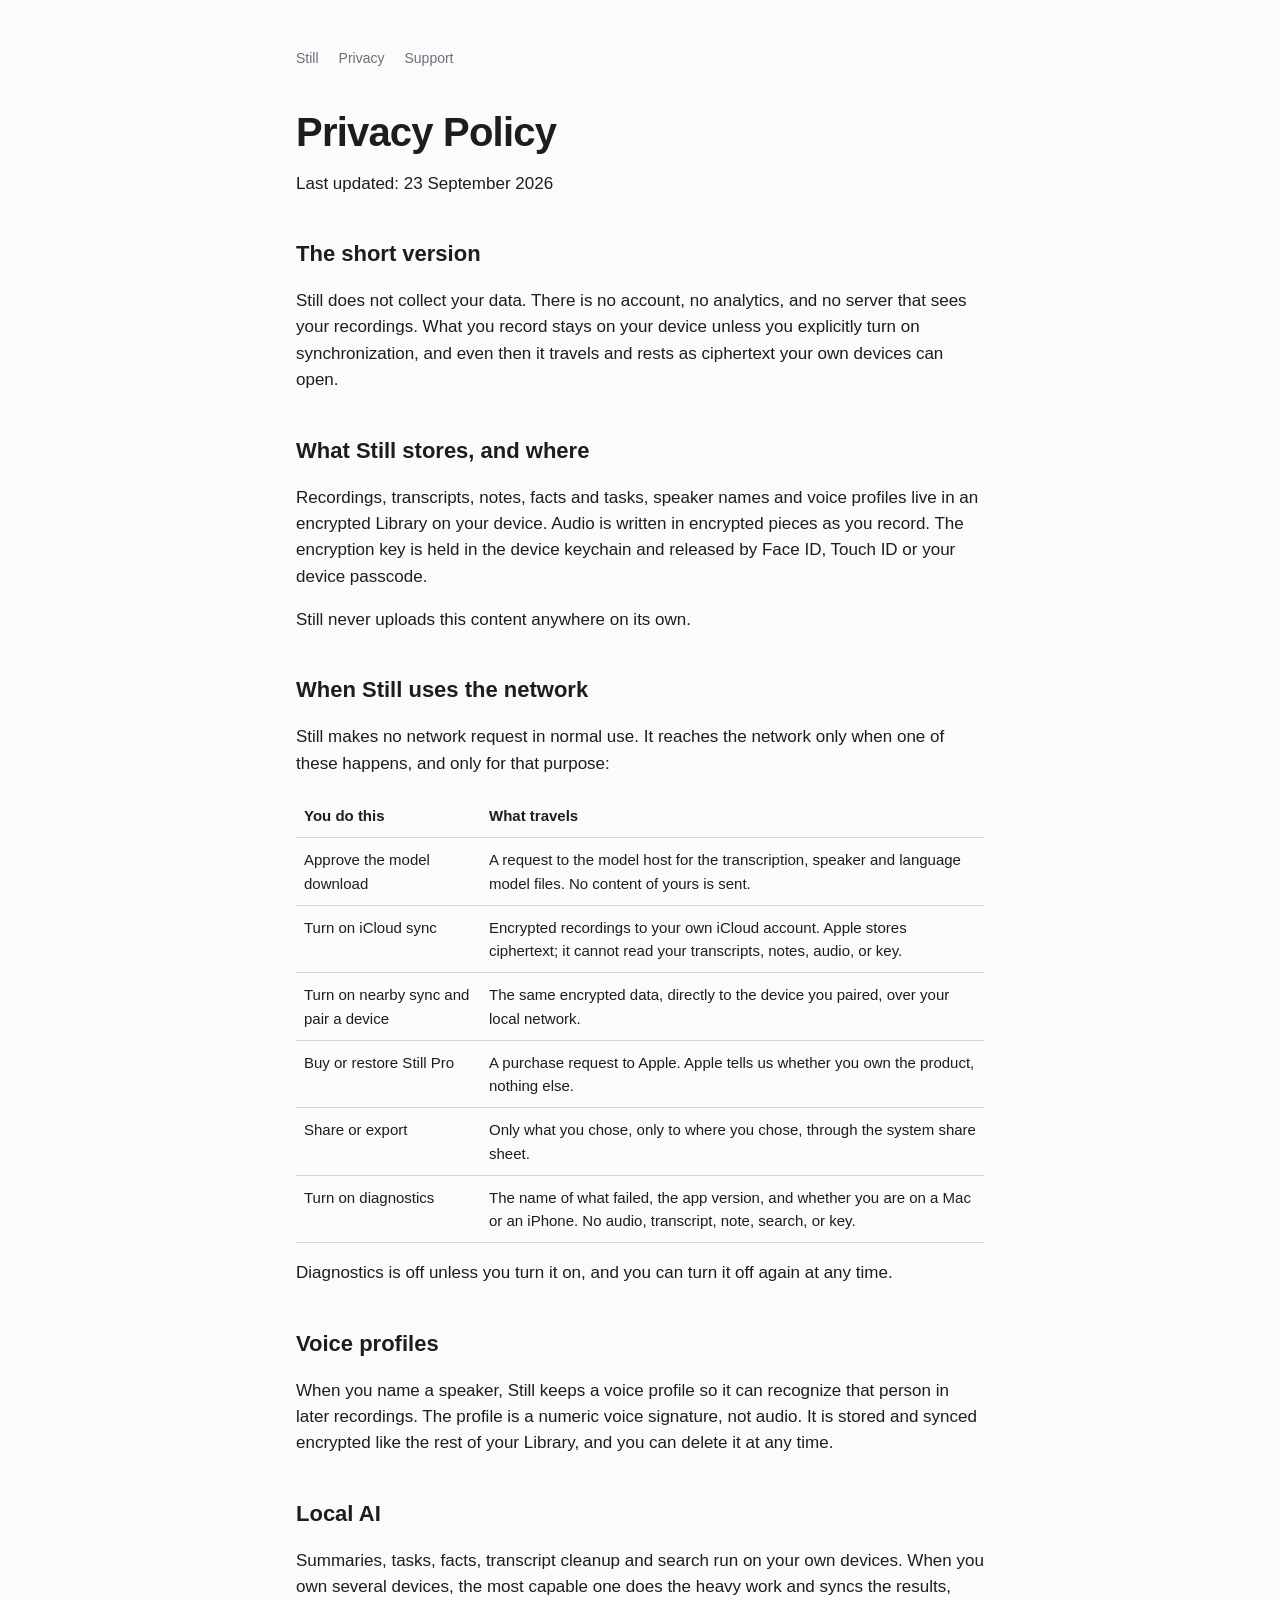
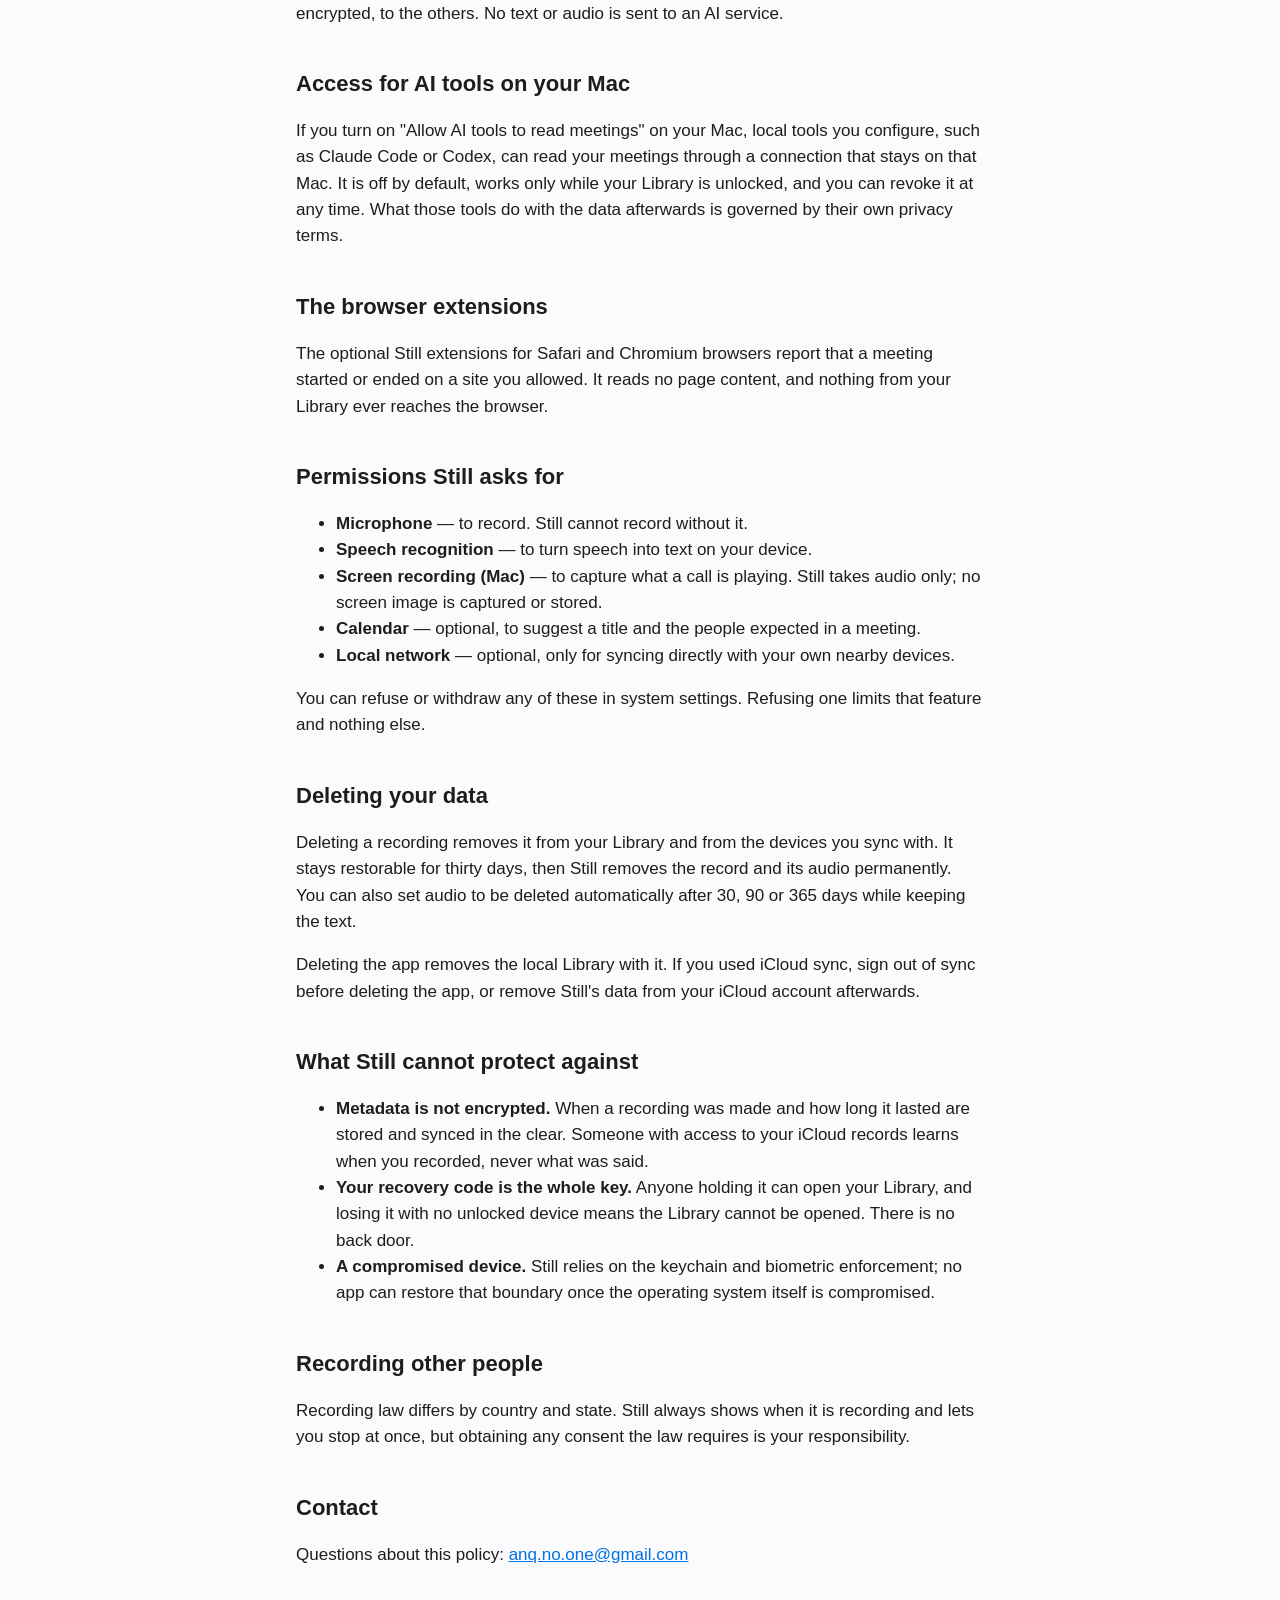
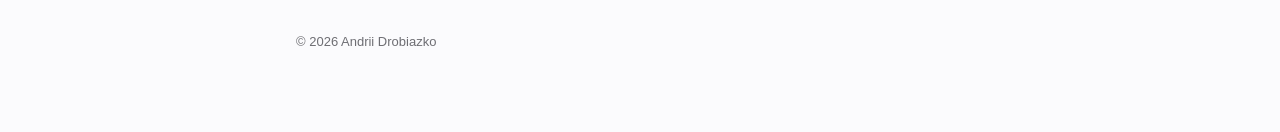
==== privacy/index.html @ f784f5b0 "Add Still website, privacy policy and support pages" ====
<!doctype html><html lang="en"><head><meta charset="utf-8"><meta name="viewport" content="width=device-width,initial-scale=1"><title>Still Privacy Policy</title><meta name="description" content="How Still handles your recordings: on device, encrypted, no account."><link rel="stylesheet" href="../style.css"></head><body><main><nav><a href="../">Still</a><a href="../privacy/">Privacy</a><a href="../support/">Support</a></nav>
<h1>Privacy Policy</h1>
<p>Last updated: 23 September 2026</p>
<h2>The short version</h2>
<p>Still does not collect your data. There is no account, no analytics, and no server that sees your
recordings. What you record stays on your device unless you explicitly turn on synchronization,
and even then it travels and rests as ciphertext your own devices can open.</p>
<h2>What Still stores, and where</h2>
<p>Recordings, transcripts, notes, facts and tasks, speaker names and voice profiles live in an encrypted Library on your device.
Audio is written in encrypted pieces as you record. The encryption key is held in the device
keychain and released by Face ID, Touch ID or your device passcode.</p>
<p>Still never uploads this content anywhere on its own.</p>
<h2>When Still uses the network</h2>
<p>Still makes no network request in normal use. It reaches the network only when one of these
happens, and only for that purpose:</p>
<table>
<thead>
<tr>
<th>You do this</th>
<th>What travels</th>
</tr>
</thead>
<tbody>
<tr>
<td>Approve the model download</td>
<td>A request to the model host for the transcription, speaker and language model files. No content of yours is sent.</td>
</tr>
<tr>
<td>Turn on iCloud sync</td>
<td>Encrypted recordings to your own iCloud account. Apple stores ciphertext; it cannot read your transcripts, notes, audio, or key.</td>
</tr>
<tr>
<td>Turn on nearby sync and pair a device</td>
<td>The same encrypted data, directly to the device you paired, over your local network.</td>
</tr>
<tr>
<td>Buy or restore Still Pro</td>
<td>A purchase request to Apple. Apple tells us whether you own the product, nothing else.</td>
</tr>
<tr>
<td>Share or export</td>
<td>Only what you chose, only to where you chose, through the system share sheet.</td>
</tr>
<tr>
<td>Turn on diagnostics</td>
<td>The name of what failed, the app version, and whether you are on a Mac or an iPhone. No audio, transcript, note, search, or key.</td>
</tr>
</tbody>
</table>
<p>Diagnostics is off unless you turn it on, and you can turn it off again at any time.</p>
<h2>Voice profiles</h2>
<p>When you name a speaker, Still keeps a voice profile so it can recognize that person in later
recordings. The profile is a numeric voice signature, not audio. It is stored and synced encrypted
like the rest of your Library, and you can delete it at any time.</p>
<h2>Local AI</h2>
<p>Summaries, tasks, facts, transcript cleanup and search run on your own devices. When you own several
devices, the most capable one does the heavy work and syncs the results, encrypted, to the others.
No text or audio is sent to an AI service.</p>
<h2>Access for AI tools on your Mac</h2>
<p>If you turn on "Allow AI tools to read meetings" on your Mac, local tools you configure, such as
Claude Code or Codex, can read your meetings through a connection that stays on that Mac. It is off
by default, works only while your Library is unlocked, and you can revoke it at any time. What
those tools do with the data afterwards is governed by their own privacy terms.</p>
<h2>The browser extensions</h2>
<p>The optional Still extensions for Safari and Chromium browsers report that a meeting started or ended on a site you allowed. It
reads no page content, and nothing from your Library ever reaches the browser.</p>
<h2>Permissions Still asks for</h2>
<ul>
<li><strong>Microphone</strong> — to record. Still cannot record without it.</li>
<li><strong>Speech recognition</strong> — to turn speech into text on your device.</li>
<li><strong>Screen recording (Mac)</strong> — to capture what a call is playing. Still takes audio only; no
  screen image is captured or stored.</li>
<li><strong>Calendar</strong> — optional, to suggest a title and the people expected in a meeting.</li>
<li><strong>Local network</strong> — optional, only for syncing directly with your own nearby devices.</li>
</ul>
<p>You can refuse or withdraw any of these in system settings. Refusing one limits that feature and
nothing else.</p>
<h2>Deleting your data</h2>
<p>Deleting a recording removes it from your Library and from the devices you sync with. It stays
restorable for thirty days, then Still removes the record and its audio permanently. You can also
set audio to be deleted automatically after 30, 90 or 365 days while keeping the text.</p>
<p>Deleting the app removes the local Library with it. If you used iCloud sync, sign out of sync
before deleting the app, or remove Still's data from your iCloud account afterwards.</p>
<h2>What Still cannot protect against</h2>
<ul>
<li><strong>Metadata is not encrypted.</strong> When a recording was made and how long it lasted are stored and
  synced in the clear. Someone with access to your iCloud records learns when you recorded, never
  what was said.</li>
<li><strong>Your recovery code is the whole key.</strong> Anyone holding it can open your Library, and losing it
  with no unlocked device means the Library cannot be opened. There is no back door.</li>
<li><strong>A compromised device.</strong> Still relies on the keychain and biometric enforcement; no app can
  restore that boundary once the operating system itself is compromised.</li>
</ul>
<h2>Recording other people</h2>
<p>Recording law differs by country and state. Still always shows when it is recording and lets you
stop at once, but obtaining any consent the law requires is your responsibility.</p>
<h2>Contact</h2>
<p>Questions about this policy: <a href="mailto:anq.no.one@gmail.com">anq.no.one@gmail.com</a></p><footer>© 2026 Andrii Drobiazko</footer></main></body></html>
---- style.css ----
:root{--bg:#fbfbfd;--fg:#1d1d1f;--muted:#6e6e73;--line:#d2d2d7;--accent:#0071e3}
@media (prefers-color-scheme:dark){:root{--bg:#000;--fg:#f5f5f7;--muted:#a1a1a6;--line:#424245;--accent:#2997ff}}
*{box-sizing:border-box}
body{margin:0;background:var(--bg);color:var(--fg);font:17px/1.55 -apple-system,BlinkMacSystemFont,"SF Pro Text","Helvetica Neue",sans-serif}
main{max-width:720px;margin:0 auto;padding:48px 16px 80px}
nav{display:flex;gap:20px;font-size:14px;margin-bottom:40px}
nav a{color:var(--muted);text-decoration:none}nav a:hover{color:var(--fg)}
h1{font-size:40px;line-height:1.1;margin:0 0 12px;letter-spacing:-.02em}
h2{font-size:22px;margin:40px 0 8px}
p,li{color:var(--fg)}.lead{font-size:21px;color:var(--muted)}
a{color:var(--accent)}
table{width:100%;border-collapse:collapse;font-size:15px;margin:12px 0}
th,td{text-align:left;vertical-align:top;padding:10px 8px;border-bottom:1px solid var(--line)}
.small{font-size:14px;color:var(--muted)}
footer{margin-top:64px;font-size:13px;color:var(--muted)}
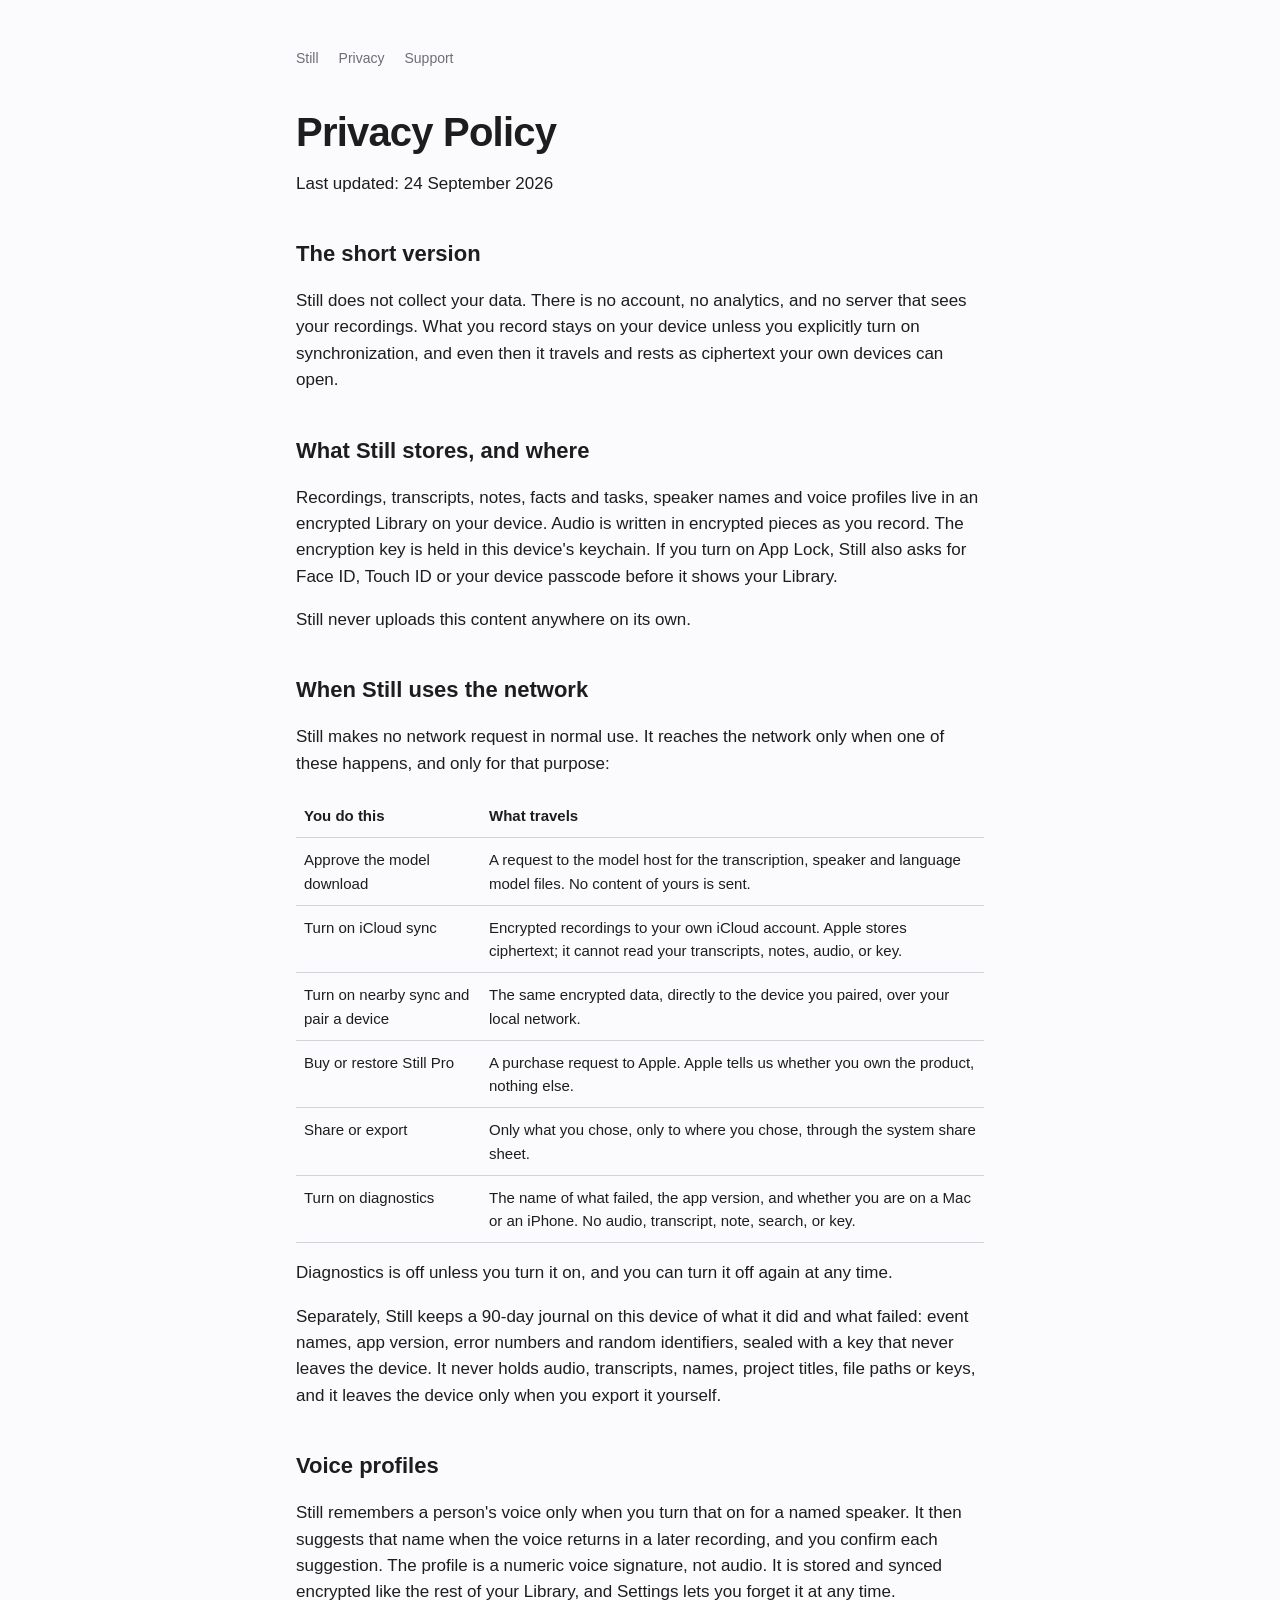
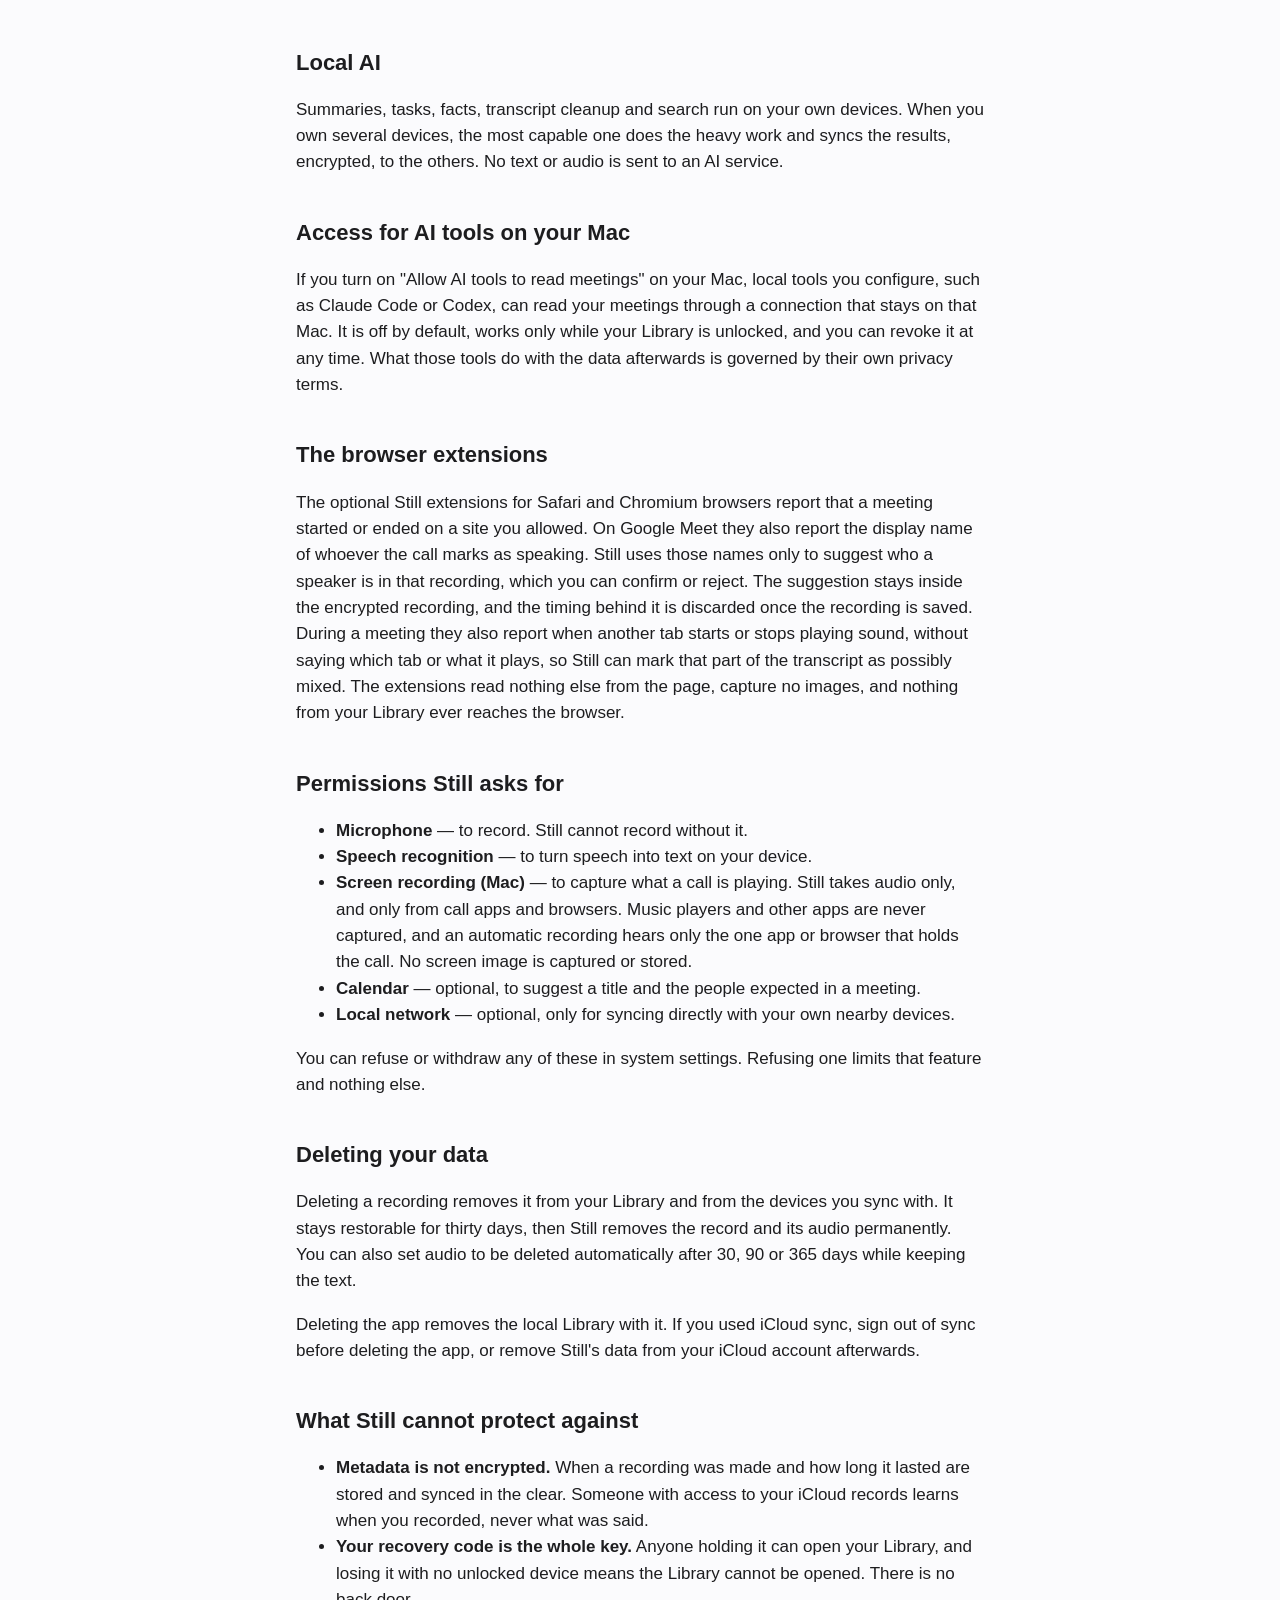
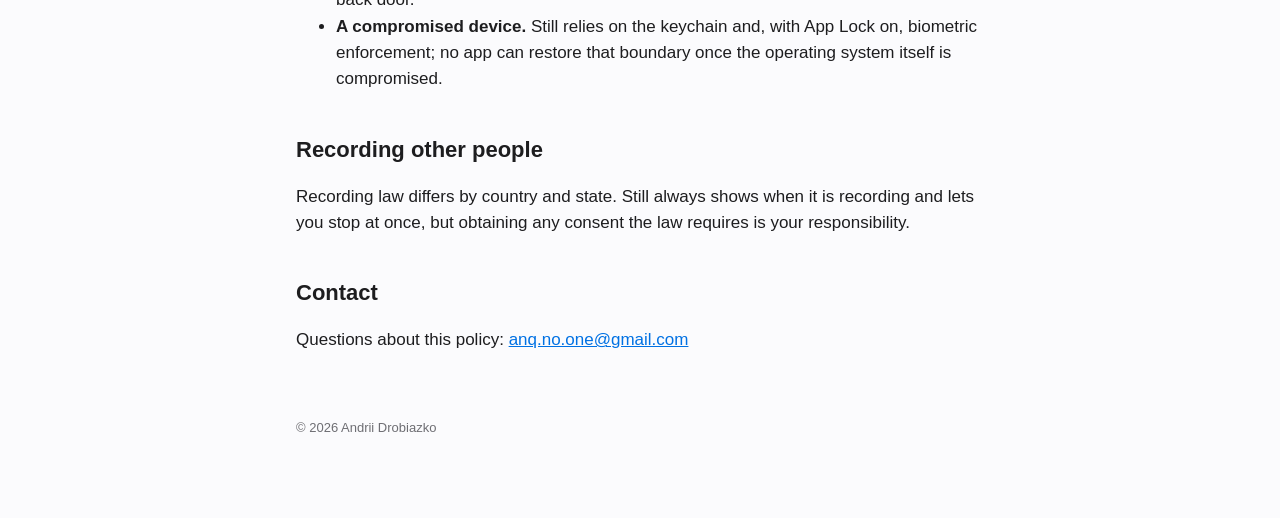
==== commit 8bd2f5b4: "Update the privacy policy: optional app lock, local journal, voice consent, browser signals" ====
--- a/privacy/index.html
+++ b/privacy/index.html
@@ -1,98 +1,33 @@
 <!doctype html><html lang="en"><head><meta charset="utf-8"><meta name="viewport" content="width=device-width,initial-scale=1"><title>Still Privacy Policy</title><meta name="description" content="How Still handles your recordings: on device, encrypted, no account."><link rel="stylesheet" href="../style.css"></head><body><main><nav><a href="../">Still</a><a href="../privacy/">Privacy</a><a href="../support/">Support</a></nav>
 <h1>Privacy Policy</h1>
-<p>Last updated: 23 September 2026</p>
+<p>Last updated: 24 September 2026</p>
 <h2>The short version</h2>
-<p>Still does not collect your data. There is no account, no analytics, and no server that sees your
-recordings. What you record stays on your device unless you explicitly turn on synchronization,
-and even then it travels and rests as ciphertext your own devices can open.</p>
+<p>Still does not collect your data. There is no account, no analytics, and no server that sees your recordings. What you record stays on your device unless you explicitly turn on synchronization, and even then it travels and rests as ciphertext your own devices can open.</p>
 <h2>What Still stores, and where</h2>
-<p>Recordings, transcripts, notes, facts and tasks, speaker names and voice profiles live in an encrypted Library on your device.
-Audio is written in encrypted pieces as you record. The encryption key is held in the device
-keychain and released by Face ID, Touch ID or your device passcode.</p>
+<p>Recordings, transcripts, notes, facts and tasks, speaker names and voice profiles live in an encrypted Library on your device. Audio is written in encrypted pieces as you record. The encryption key is held in this device's keychain. If you turn on App Lock, Still also asks for Face ID, Touch ID or your device passcode before it shows your Library.</p>
 <p>Still never uploads this content anywhere on its own.</p>
 <h2>When Still uses the network</h2>
-<p>Still makes no network request in normal use. It reaches the network only when one of these
-happens, and only for that purpose:</p>
-<table>
-<thead>
-<tr>
-<th>You do this</th>
-<th>What travels</th>
-</tr>
-</thead>
-<tbody>
-<tr>
-<td>Approve the model download</td>
-<td>A request to the model host for the transcription, speaker and language model files. No content of yours is sent.</td>
-</tr>
-<tr>
-<td>Turn on iCloud sync</td>
-<td>Encrypted recordings to your own iCloud account. Apple stores ciphertext; it cannot read your transcripts, notes, audio, or key.</td>
-</tr>
-<tr>
-<td>Turn on nearby sync and pair a device</td>
-<td>The same encrypted data, directly to the device you paired, over your local network.</td>
-</tr>
-<tr>
-<td>Buy or restore Still Pro</td>
-<td>A purchase request to Apple. Apple tells us whether you own the product, nothing else.</td>
-</tr>
-<tr>
-<td>Share or export</td>
-<td>Only what you chose, only to where you chose, through the system share sheet.</td>
-</tr>
-<tr>
-<td>Turn on diagnostics</td>
-<td>The name of what failed, the app version, and whether you are on a Mac or an iPhone. No audio, transcript, note, search, or key.</td>
-</tr>
-</tbody>
-</table>
+<p>Still makes no network request in normal use. It reaches the network only when one of these happens, and only for that purpose:</p>
+<table><thead><tr><th>You do this</th><th>What travels</th></tr></thead><tbody><tr><td>Approve the model download</td><td>A request to the model host for the transcription, speaker and language model files. No content of yours is sent.</td></tr><tr><td>Turn on iCloud sync</td><td>Encrypted recordings to your own iCloud account. Apple stores ciphertext; it cannot read your transcripts, notes, audio, or key.</td></tr><tr><td>Turn on nearby sync and pair a device</td><td>The same encrypted data, directly to the device you paired, over your local network.</td></tr><tr><td>Buy or restore Still Pro</td><td>A purchase request to Apple. Apple tells us whether you own the product, nothing else.</td></tr><tr><td>Share or export</td><td>Only what you chose, only to where you chose, through the system share sheet.</td></tr><tr><td>Turn on diagnostics</td><td>The name of what failed, the app version, and whether you are on a Mac or an iPhone. No audio, transcript, note, search, or key.</td></tr></tbody></table>
 <p>Diagnostics is off unless you turn it on, and you can turn it off again at any time.</p>
+<p>Separately, Still keeps a 90-day journal on this device of what it did and what failed: event names, app version, error numbers and random identifiers, sealed with a key that never leaves the device. It never holds audio, transcripts, names, project titles, file paths or keys, and it leaves the device only when you export it yourself.</p>
 <h2>Voice profiles</h2>
-<p>When you name a speaker, Still keeps a voice profile so it can recognize that person in later
-recordings. The profile is a numeric voice signature, not audio. It is stored and synced encrypted
-like the rest of your Library, and you can delete it at any time.</p>
+<p>Still remembers a person's voice only when you turn that on for a named speaker. It then suggests that name when the voice returns in a later recording, and you confirm each suggestion. The profile is a numeric voice signature, not audio. It is stored and synced encrypted like the rest of your Library, and Settings lets you forget it at any time.</p>
 <h2>Local AI</h2>
-<p>Summaries, tasks, facts, transcript cleanup and search run on your own devices. When you own several
-devices, the most capable one does the heavy work and syncs the results, encrypted, to the others.
-No text or audio is sent to an AI service.</p>
+<p>Summaries, tasks, facts, transcript cleanup and search run on your own devices. When you own several devices, the most capable one does the heavy work and syncs the results, encrypted, to the others. No text or audio is sent to an AI service.</p>
 <h2>Access for AI tools on your Mac</h2>
-<p>If you turn on "Allow AI tools to read meetings" on your Mac, local tools you configure, such as
-Claude Code or Codex, can read your meetings through a connection that stays on that Mac. It is off
-by default, works only while your Library is unlocked, and you can revoke it at any time. What
-those tools do with the data afterwards is governed by their own privacy terms.</p>
+<p>If you turn on "Allow AI tools to read meetings" on your Mac, local tools you configure, such as Claude Code or Codex, can read your meetings through a connection that stays on that Mac. It is off by default, works only while your Library is unlocked, and you can revoke it at any time. What those tools do with the data afterwards is governed by their own privacy terms.</p>
 <h2>The browser extensions</h2>
-<p>The optional Still extensions for Safari and Chromium browsers report that a meeting started or ended on a site you allowed. It
-reads no page content, and nothing from your Library ever reaches the browser.</p>
+<p>The optional Still extensions for Safari and Chromium browsers report that a meeting started or ended on a site you allowed. On Google Meet they also report the display name of whoever the call marks as speaking. Still uses those names only to suggest who a speaker is in that recording, which you can confirm or reject. The suggestion stays inside the encrypted recording, and the timing behind it is discarded once the recording is saved. During a meeting they also report when another tab starts or stops playing sound, without saying which tab or what it plays, so Still can mark that part of the transcript as possibly mixed. The extensions read nothing else from the page, capture no images, and nothing from your Library ever reaches the browser.</p>
 <h2>Permissions Still asks for</h2>
-<ul>
-<li><strong>Microphone</strong> — to record. Still cannot record without it.</li>
-<li><strong>Speech recognition</strong> — to turn speech into text on your device.</li>
-<li><strong>Screen recording (Mac)</strong> — to capture what a call is playing. Still takes audio only; no
-  screen image is captured or stored.</li>
-<li><strong>Calendar</strong> — optional, to suggest a title and the people expected in a meeting.</li>
-<li><strong>Local network</strong> — optional, only for syncing directly with your own nearby devices.</li>
-</ul>
-<p>You can refuse or withdraw any of these in system settings. Refusing one limits that feature and
-nothing else.</p>
+<ul><li><strong>Microphone</strong> — to record. Still cannot record without it.</li><li><strong>Speech recognition</strong> — to turn speech into text on your device.</li><li><strong>Screen recording (Mac)</strong> — to capture what a call is playing. Still takes audio only, and only from call apps and browsers. Music players and other apps are never captured, and an automatic recording hears only the one app or browser that holds the call. No screen image is captured or stored.</li><li><strong>Calendar</strong> — optional, to suggest a title and the people expected in a meeting.</li><li><strong>Local network</strong> — optional, only for syncing directly with your own nearby devices.</li></ul>
+<p>You can refuse or withdraw any of these in system settings. Refusing one limits that feature and nothing else.</p>
 <h2>Deleting your data</h2>
-<p>Deleting a recording removes it from your Library and from the devices you sync with. It stays
-restorable for thirty days, then Still removes the record and its audio permanently. You can also
-set audio to be deleted automatically after 30, 90 or 365 days while keeping the text.</p>
-<p>Deleting the app removes the local Library with it. If you used iCloud sync, sign out of sync
-before deleting the app, or remove Still's data from your iCloud account afterwards.</p>
+<p>Deleting a recording removes it from your Library and from the devices you sync with. It stays restorable for thirty days, then Still removes the record and its audio permanently. You can also set audio to be deleted automatically after 30, 90 or 365 days while keeping the text.</p>
+<p>Deleting the app removes the local Library with it. If you used iCloud sync, sign out of sync before deleting the app, or remove Still's data from your iCloud account afterwards.</p>
 <h2>What Still cannot protect against</h2>
-<ul>
-<li><strong>Metadata is not encrypted.</strong> When a recording was made and how long it lasted are stored and
-  synced in the clear. Someone with access to your iCloud records learns when you recorded, never
-  what was said.</li>
-<li><strong>Your recovery code is the whole key.</strong> Anyone holding it can open your Library, and losing it
-  with no unlocked device means the Library cannot be opened. There is no back door.</li>
-<li><strong>A compromised device.</strong> Still relies on the keychain and biometric enforcement; no app can
-  restore that boundary once the operating system itself is compromised.</li>
-</ul>
+<ul><li><strong>Metadata is not encrypted.</strong> When a recording was made and how long it lasted are stored and synced in the clear. Someone with access to your iCloud records learns when you recorded, never what was said.</li><li><strong>Your recovery code is the whole key.</strong> Anyone holding it can open your Library, and losing it with no unlocked device means the Library cannot be opened. There is no back door.</li><li><strong>A compromised device.</strong> Still relies on the keychain and, with App Lock on, biometric enforcement; no app can restore that boundary once the operating system itself is compromised.</li></ul>
 <h2>Recording other people</h2>
-<p>Recording law differs by country and state. Still always shows when it is recording and lets you
-stop at once, but obtaining any consent the law requires is your responsibility.</p>
+<p>Recording law differs by country and state. Still always shows when it is recording and lets you stop at once, but obtaining any consent the law requires is your responsibility.</p>
 <h2>Contact</h2>
 <p>Questions about this policy: <a href="mailto:anq.no.one@gmail.com">anq.no.one@gmail.com</a></p><footer>© 2026 Andrii Drobiazko</footer></main></body></html>
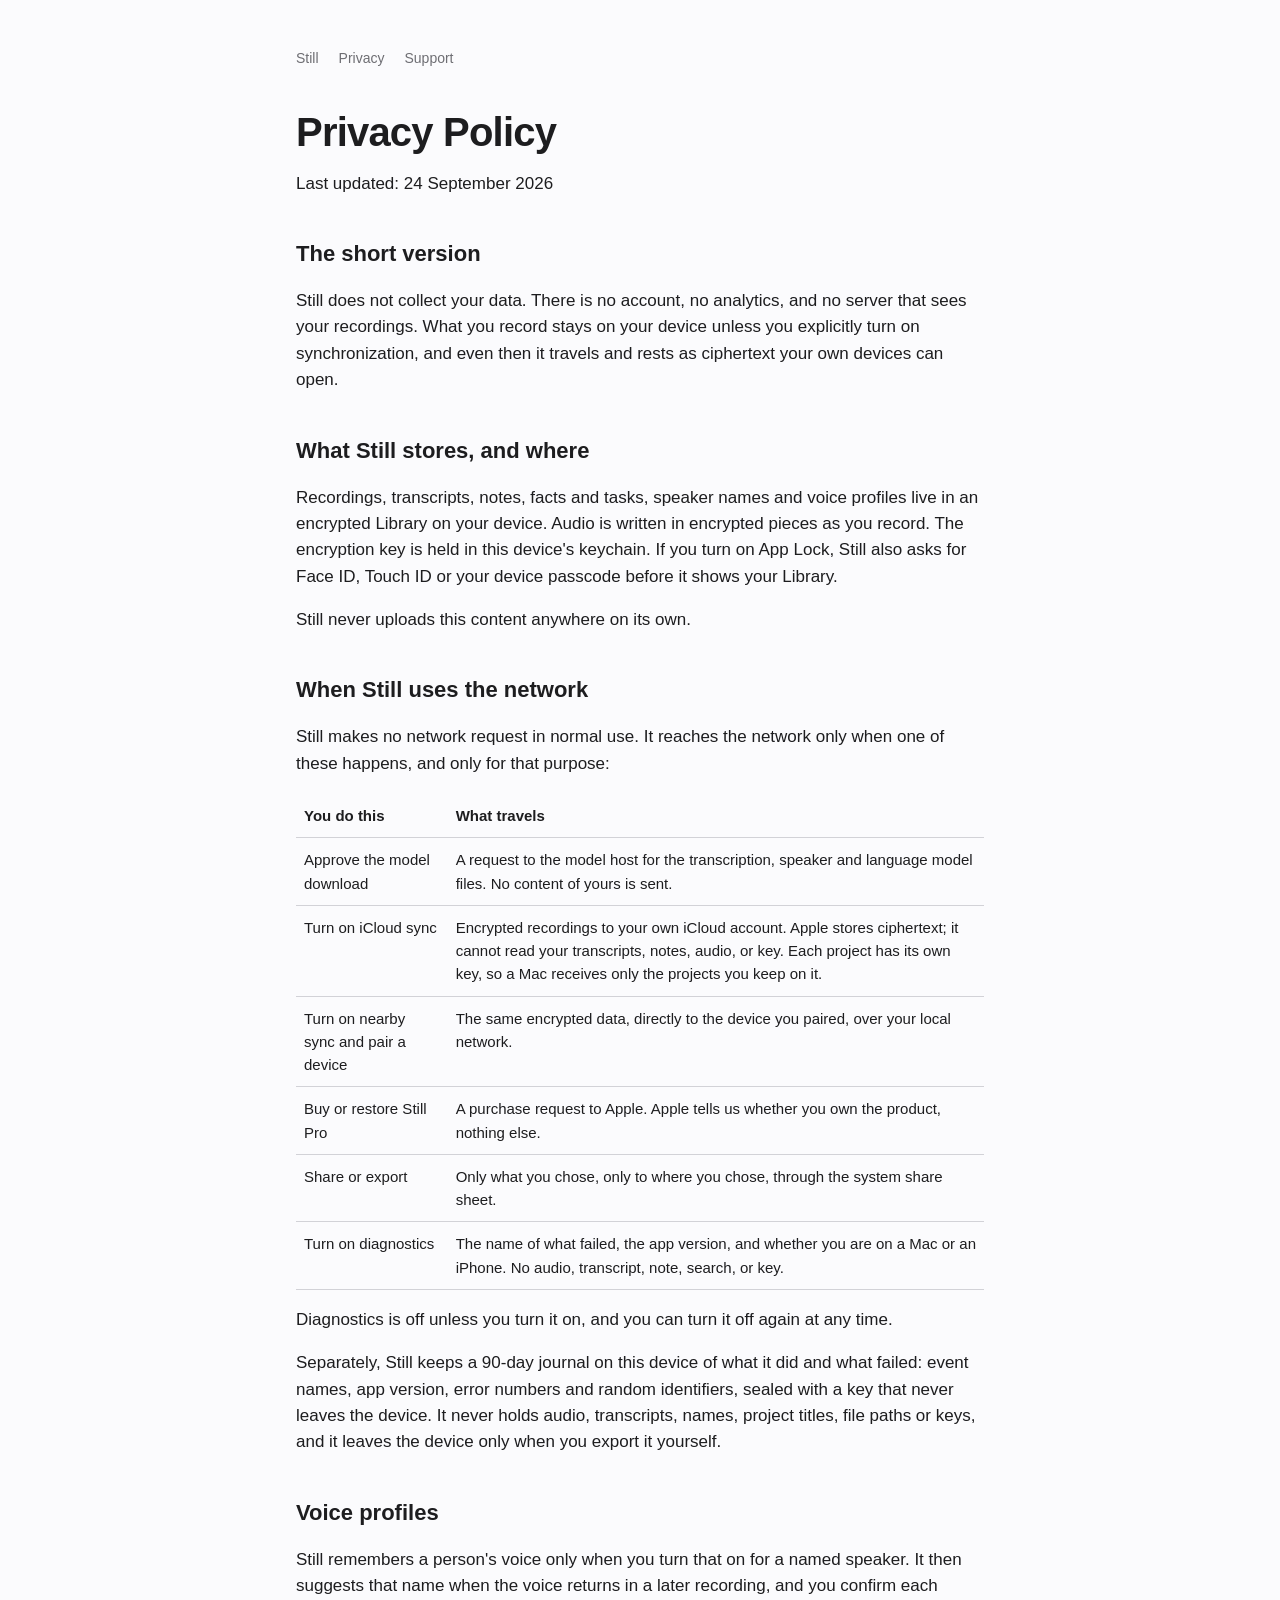
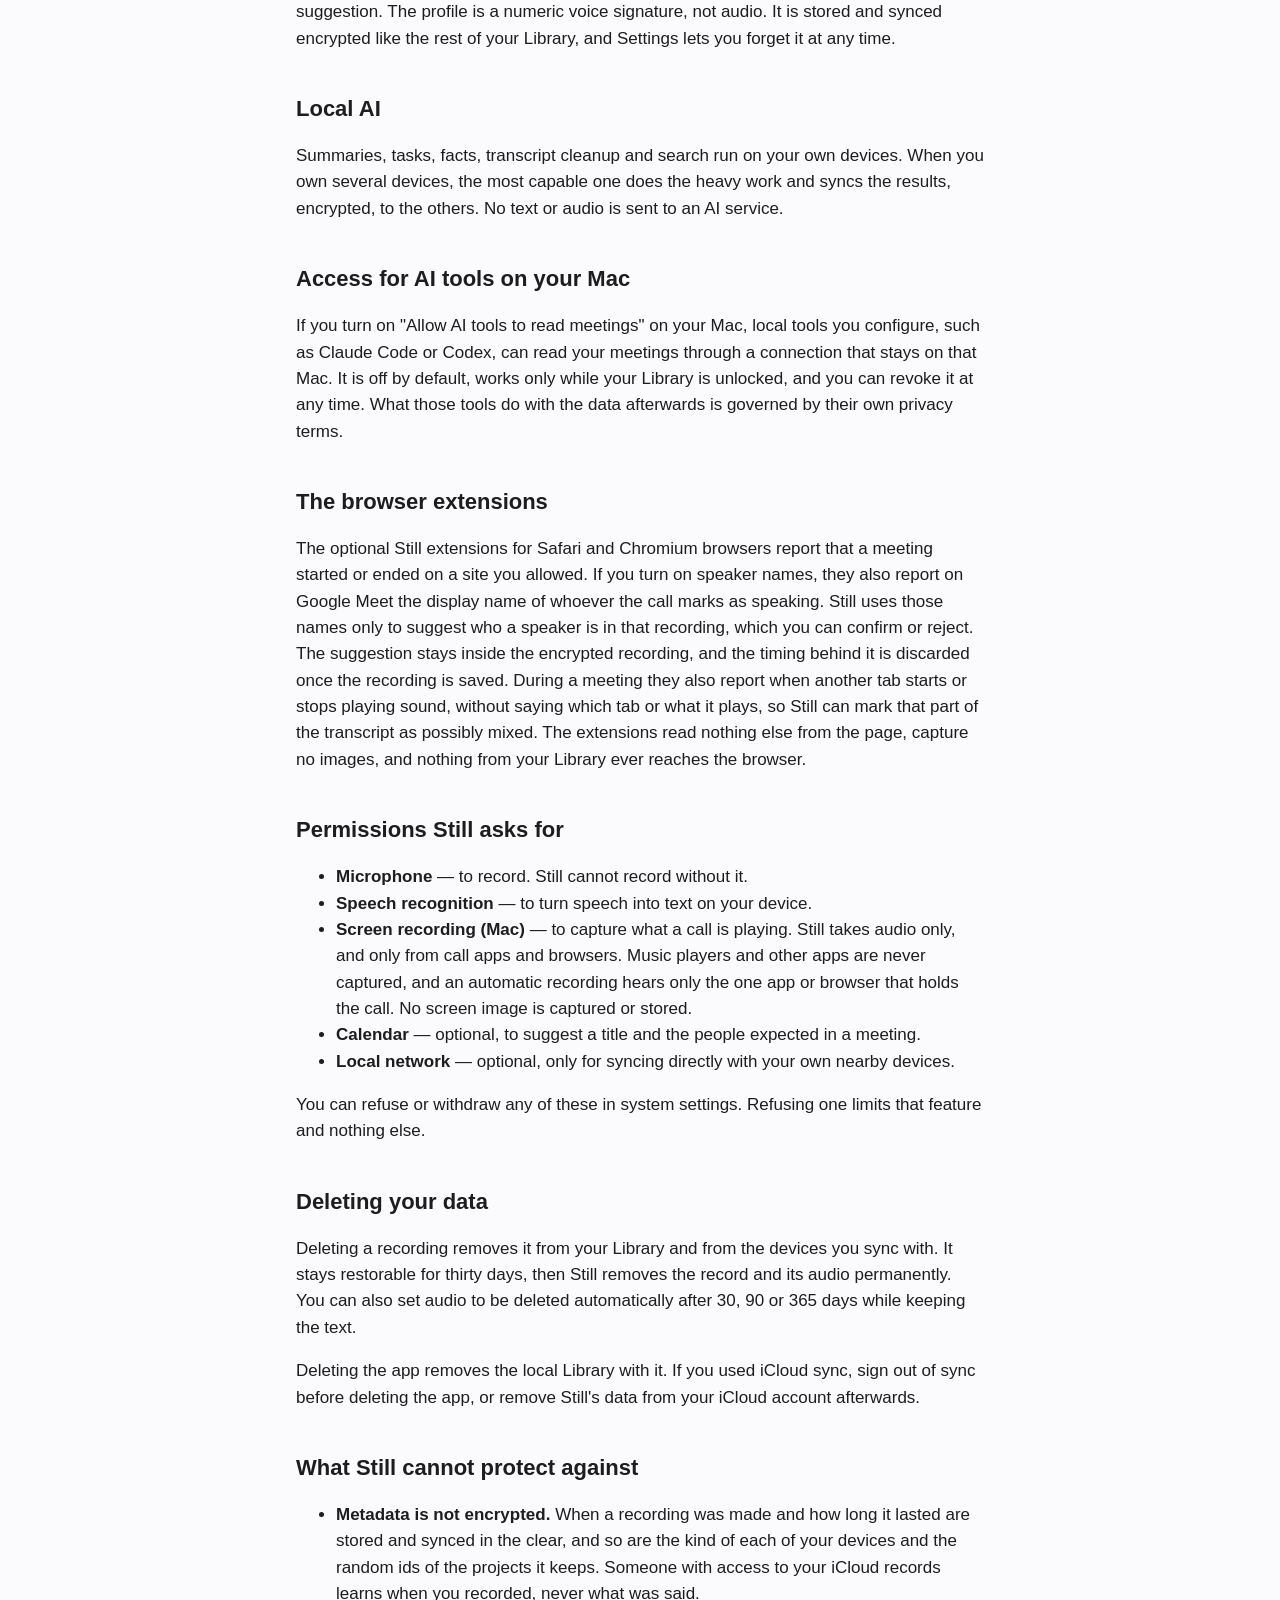
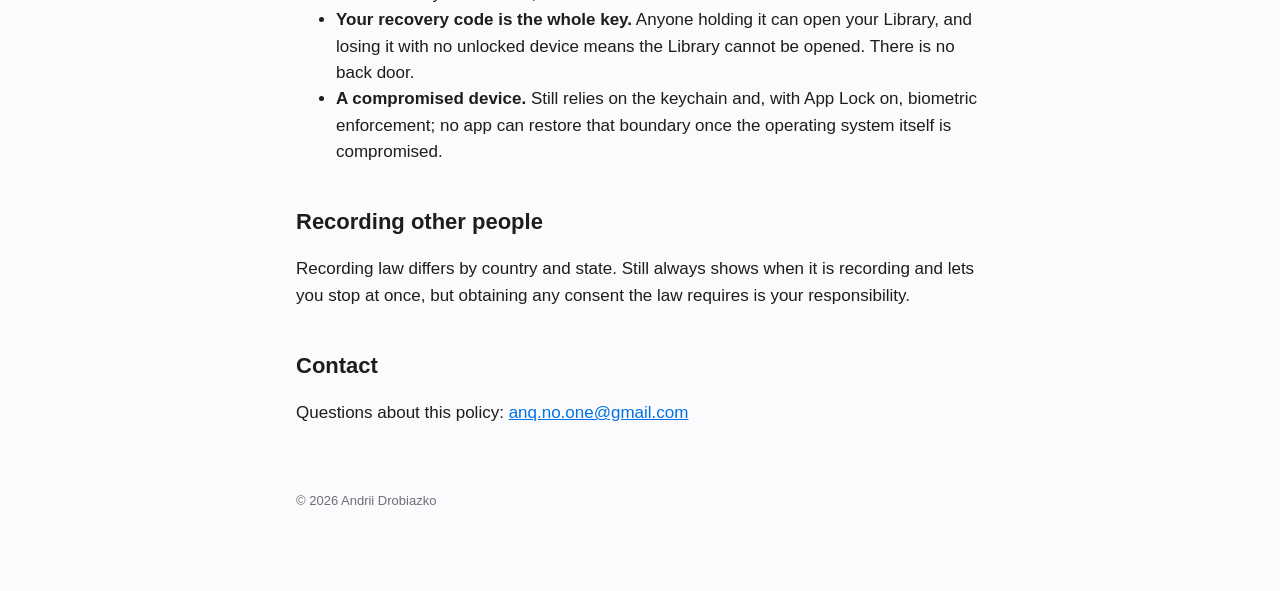
==== commit 6c335f3b: "Update the privacy policy: per-project keys and opt-in speaker names" ====
--- a/privacy/index.html
+++ b/privacy/index.html
@@ -8,7 +8,7 @@
 <p>Still never uploads this content anywhere on its own.</p>
 <h2>When Still uses the network</h2>
 <p>Still makes no network request in normal use. It reaches the network only when one of these happens, and only for that purpose:</p>
-<table><thead><tr><th>You do this</th><th>What travels</th></tr></thead><tbody><tr><td>Approve the model download</td><td>A request to the model host for the transcription, speaker and language model files. No content of yours is sent.</td></tr><tr><td>Turn on iCloud sync</td><td>Encrypted recordings to your own iCloud account. Apple stores ciphertext; it cannot read your transcripts, notes, audio, or key.</td></tr><tr><td>Turn on nearby sync and pair a device</td><td>The same encrypted data, directly to the device you paired, over your local network.</td></tr><tr><td>Buy or restore Still Pro</td><td>A purchase request to Apple. Apple tells us whether you own the product, nothing else.</td></tr><tr><td>Share or export</td><td>Only what you chose, only to where you chose, through the system share sheet.</td></tr><tr><td>Turn on diagnostics</td><td>The name of what failed, the app version, and whether you are on a Mac or an iPhone. No audio, transcript, note, search, or key.</td></tr></tbody></table>
+<table><thead><tr><th>You do this</th><th>What travels</th></tr></thead><tbody><tr><td>Approve the model download</td><td>A request to the model host for the transcription, speaker and language model files. No content of yours is sent.</td></tr><tr><td>Turn on iCloud sync</td><td>Encrypted recordings to your own iCloud account. Apple stores ciphertext; it cannot read your transcripts, notes, audio, or key. Each project has its own key, so a Mac receives only the projects you keep on it.</td></tr><tr><td>Turn on nearby sync and pair a device</td><td>The same encrypted data, directly to the device you paired, over your local network.</td></tr><tr><td>Buy or restore Still Pro</td><td>A purchase request to Apple. Apple tells us whether you own the product, nothing else.</td></tr><tr><td>Share or export</td><td>Only what you chose, only to where you chose, through the system share sheet.</td></tr><tr><td>Turn on diagnostics</td><td>The name of what failed, the app version, and whether you are on a Mac or an iPhone. No audio, transcript, note, search, or key.</td></tr></tbody></table>
 <p>Diagnostics is off unless you turn it on, and you can turn it off again at any time.</p>
 <p>Separately, Still keeps a 90-day journal on this device of what it did and what failed: event names, app version, error numbers and random identifiers, sealed with a key that never leaves the device. It never holds audio, transcripts, names, project titles, file paths or keys, and it leaves the device only when you export it yourself.</p>
 <h2>Voice profiles</h2>
@@ -18,7 +18,7 @@
 <h2>Access for AI tools on your Mac</h2>
 <p>If you turn on "Allow AI tools to read meetings" on your Mac, local tools you configure, such as Claude Code or Codex, can read your meetings through a connection that stays on that Mac. It is off by default, works only while your Library is unlocked, and you can revoke it at any time. What those tools do with the data afterwards is governed by their own privacy terms.</p>
 <h2>The browser extensions</h2>
-<p>The optional Still extensions for Safari and Chromium browsers report that a meeting started or ended on a site you allowed. On Google Meet they also report the display name of whoever the call marks as speaking. Still uses those names only to suggest who a speaker is in that recording, which you can confirm or reject. The suggestion stays inside the encrypted recording, and the timing behind it is discarded once the recording is saved. During a meeting they also report when another tab starts or stops playing sound, without saying which tab or what it plays, so Still can mark that part of the transcript as possibly mixed. The extensions read nothing else from the page, capture no images, and nothing from your Library ever reaches the browser.</p>
+<p>The optional Still extensions for Safari and Chromium browsers report that a meeting started or ended on a site you allowed. If you turn on speaker names, they also report on Google Meet the display name of whoever the call marks as speaking. Still uses those names only to suggest who a speaker is in that recording, which you can confirm or reject. The suggestion stays inside the encrypted recording, and the timing behind it is discarded once the recording is saved. During a meeting they also report when another tab starts or stops playing sound, without saying which tab or what it plays, so Still can mark that part of the transcript as possibly mixed. The extensions read nothing else from the page, capture no images, and nothing from your Library ever reaches the browser.</p>
 <h2>Permissions Still asks for</h2>
 <ul><li><strong>Microphone</strong> — to record. Still cannot record without it.</li><li><strong>Speech recognition</strong> — to turn speech into text on your device.</li><li><strong>Screen recording (Mac)</strong> — to capture what a call is playing. Still takes audio only, and only from call apps and browsers. Music players and other apps are never captured, and an automatic recording hears only the one app or browser that holds the call. No screen image is captured or stored.</li><li><strong>Calendar</strong> — optional, to suggest a title and the people expected in a meeting.</li><li><strong>Local network</strong> — optional, only for syncing directly with your own nearby devices.</li></ul>
 <p>You can refuse or withdraw any of these in system settings. Refusing one limits that feature and nothing else.</p>
@@ -26,7 +26,7 @@
 <p>Deleting a recording removes it from your Library and from the devices you sync with. It stays restorable for thirty days, then Still removes the record and its audio permanently. You can also set audio to be deleted automatically after 30, 90 or 365 days while keeping the text.</p>
 <p>Deleting the app removes the local Library with it. If you used iCloud sync, sign out of sync before deleting the app, or remove Still's data from your iCloud account afterwards.</p>
 <h2>What Still cannot protect against</h2>
-<ul><li><strong>Metadata is not encrypted.</strong> When a recording was made and how long it lasted are stored and synced in the clear. Someone with access to your iCloud records learns when you recorded, never what was said.</li><li><strong>Your recovery code is the whole key.</strong> Anyone holding it can open your Library, and losing it with no unlocked device means the Library cannot be opened. There is no back door.</li><li><strong>A compromised device.</strong> Still relies on the keychain and, with App Lock on, biometric enforcement; no app can restore that boundary once the operating system itself is compromised.</li></ul>
+<ul><li><strong>Metadata is not encrypted.</strong> When a recording was made and how long it lasted are stored and synced in the clear, and so are the kind of each of your devices and the random ids of the projects it keeps. Someone with access to your iCloud records learns when you recorded, never what was said.</li><li><strong>Your recovery code is the whole key.</strong> Anyone holding it can open your Library, and losing it with no unlocked device means the Library cannot be opened. There is no back door.</li><li><strong>A compromised device.</strong> Still relies on the keychain and, with App Lock on, biometric enforcement; no app can restore that boundary once the operating system itself is compromised.</li></ul>
 <h2>Recording other people</h2>
 <p>Recording law differs by country and state. Still always shows when it is recording and lets you stop at once, but obtaining any consent the law requires is your responsibility.</p>
 <h2>Contact</h2>
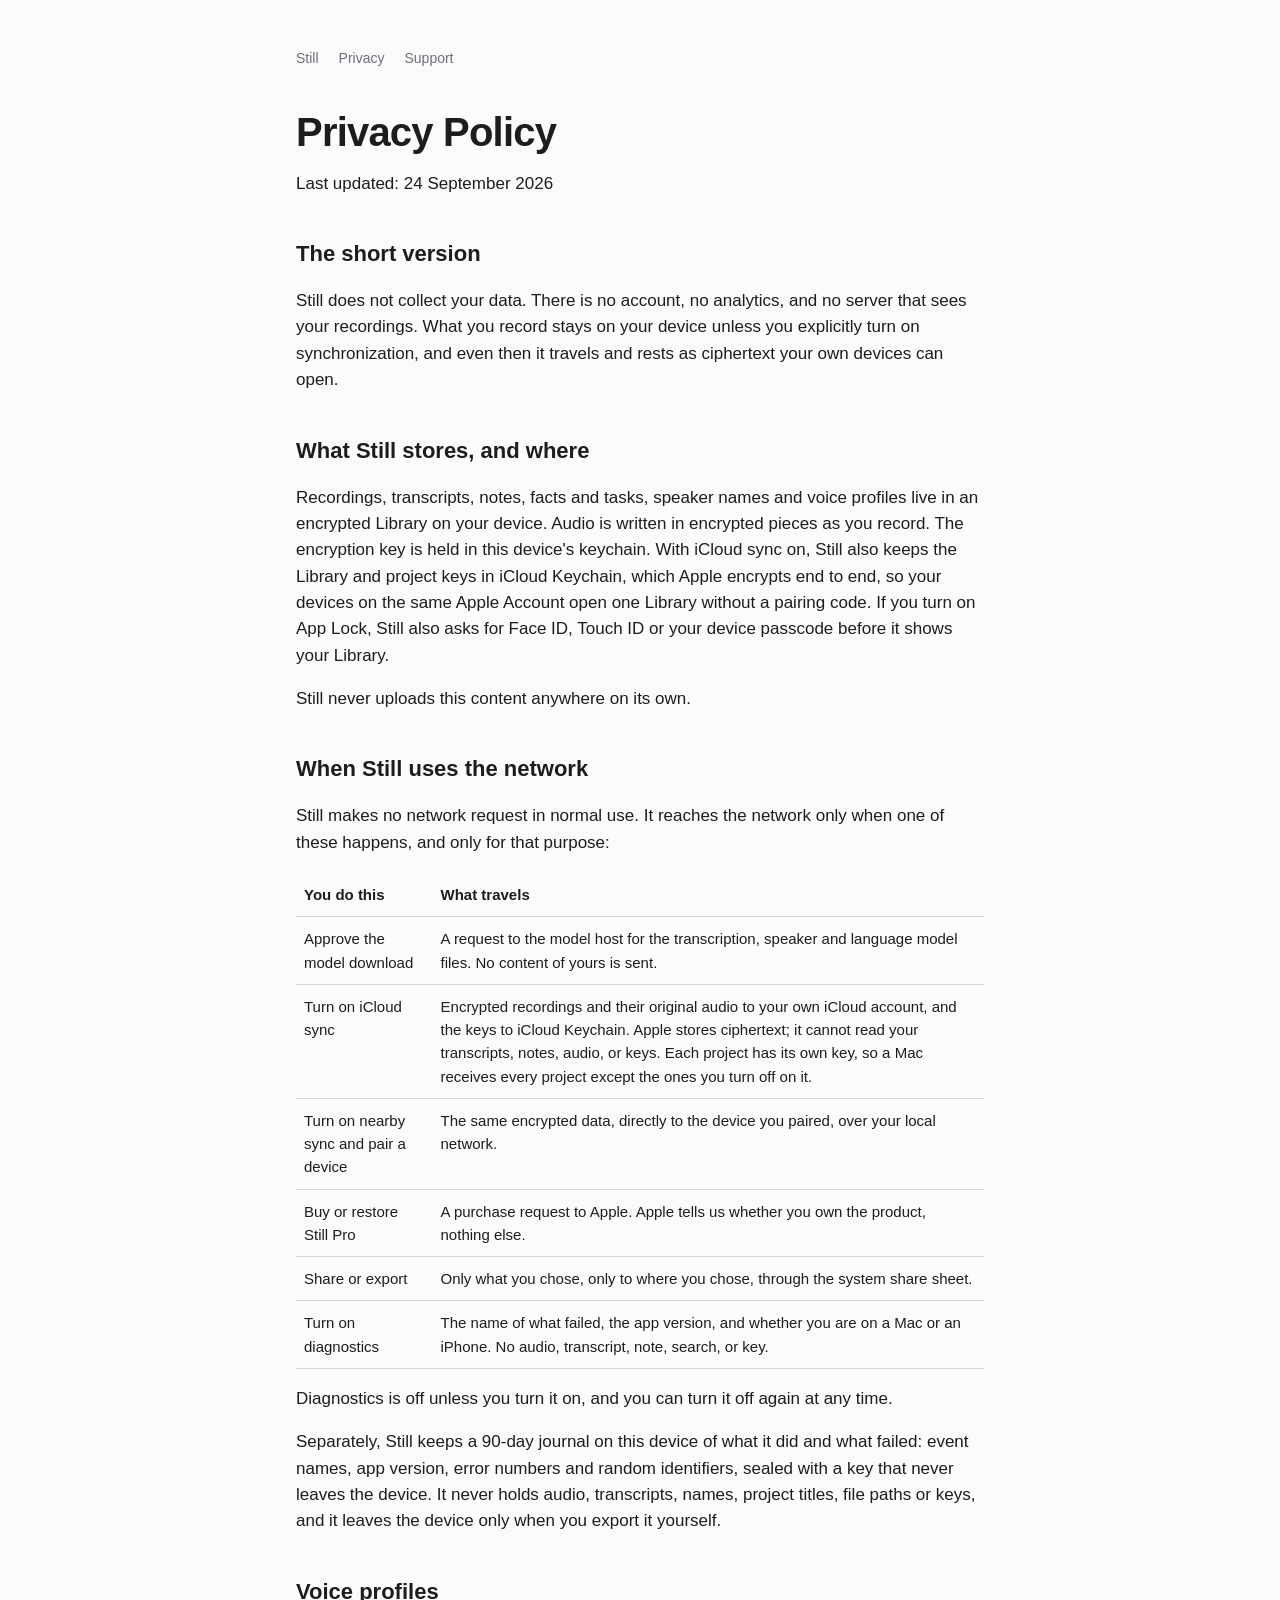
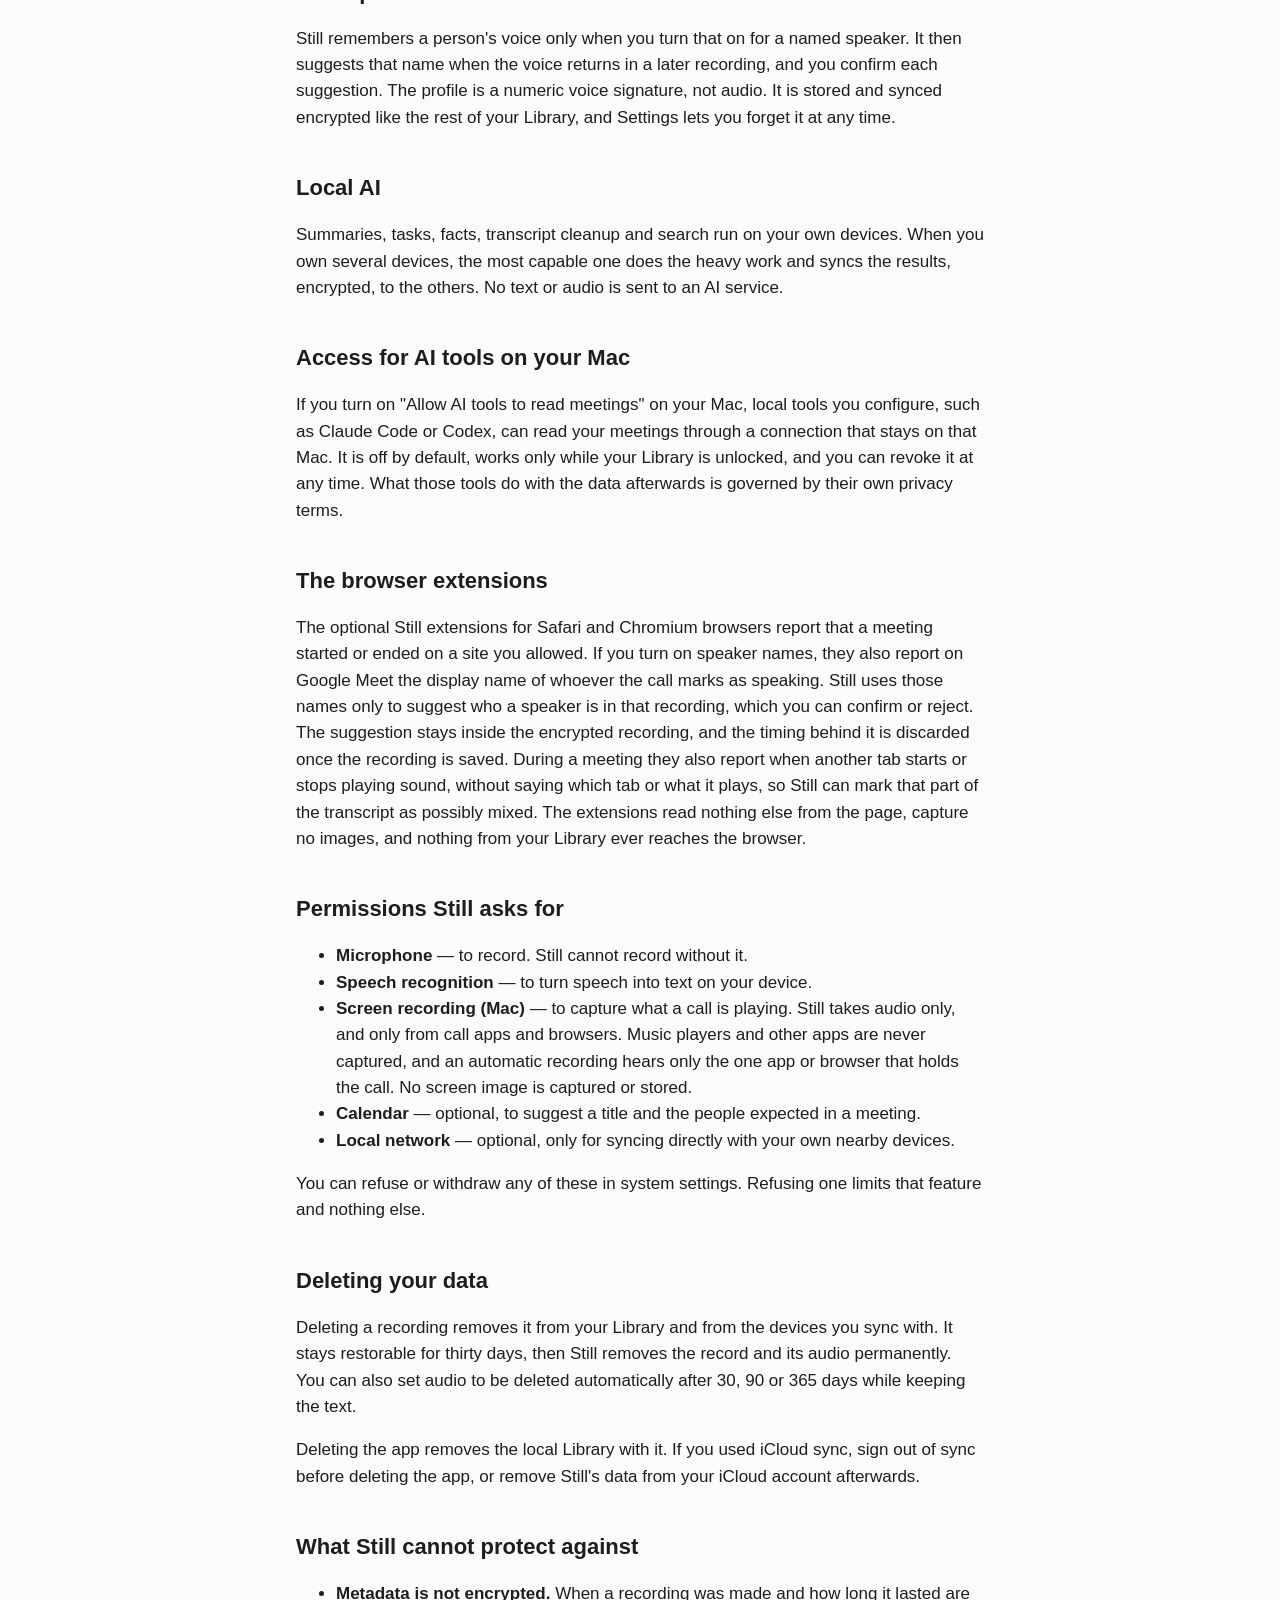
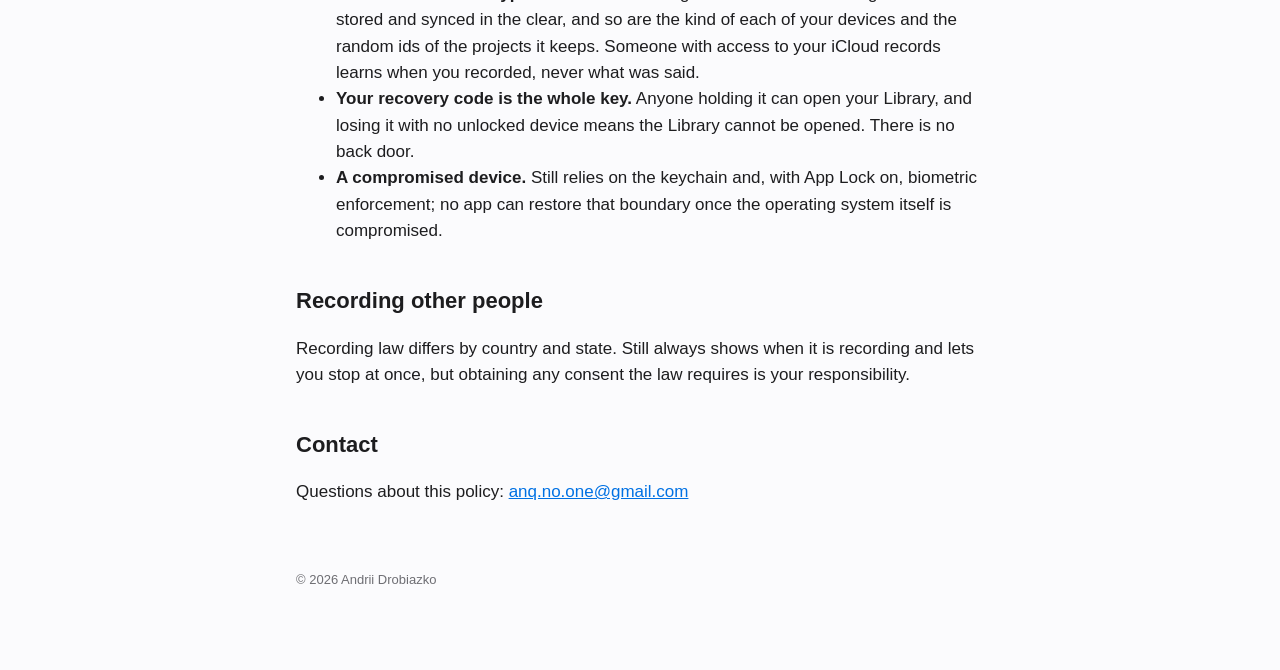
==== commit 3c029eb7: "Say that sync carries original audio and keeps keys in iCloud Keychain" ====
--- a/privacy/index.html
+++ b/privacy/index.html
@@ -4,11 +4,11 @@
 <h2>The short version</h2>
 <p>Still does not collect your data. There is no account, no analytics, and no server that sees your recordings. What you record stays on your device unless you explicitly turn on synchronization, and even then it travels and rests as ciphertext your own devices can open.</p>
 <h2>What Still stores, and where</h2>
-<p>Recordings, transcripts, notes, facts and tasks, speaker names and voice profiles live in an encrypted Library on your device. Audio is written in encrypted pieces as you record. The encryption key is held in this device's keychain. If you turn on App Lock, Still also asks for Face ID, Touch ID or your device passcode before it shows your Library.</p>
+<p>Recordings, transcripts, notes, facts and tasks, speaker names and voice profiles live in an encrypted Library on your device. Audio is written in encrypted pieces as you record. The encryption key is held in this device's keychain. With iCloud sync on, Still also keeps the Library and project keys in iCloud Keychain, which Apple encrypts end to end, so your devices on the same Apple Account open one Library without a pairing code. If you turn on App Lock, Still also asks for Face ID, Touch ID or your device passcode before it shows your Library.</p>
 <p>Still never uploads this content anywhere on its own.</p>
 <h2>When Still uses the network</h2>
 <p>Still makes no network request in normal use. It reaches the network only when one of these happens, and only for that purpose:</p>
-<table><thead><tr><th>You do this</th><th>What travels</th></tr></thead><tbody><tr><td>Approve the model download</td><td>A request to the model host for the transcription, speaker and language model files. No content of yours is sent.</td></tr><tr><td>Turn on iCloud sync</td><td>Encrypted recordings to your own iCloud account. Apple stores ciphertext; it cannot read your transcripts, notes, audio, or key. Each project has its own key, so a Mac receives only the projects you keep on it.</td></tr><tr><td>Turn on nearby sync and pair a device</td><td>The same encrypted data, directly to the device you paired, over your local network.</td></tr><tr><td>Buy or restore Still Pro</td><td>A purchase request to Apple. Apple tells us whether you own the product, nothing else.</td></tr><tr><td>Share or export</td><td>Only what you chose, only to where you chose, through the system share sheet.</td></tr><tr><td>Turn on diagnostics</td><td>The name of what failed, the app version, and whether you are on a Mac or an iPhone. No audio, transcript, note, search, or key.</td></tr></tbody></table>
+<table><thead><tr><th>You do this</th><th>What travels</th></tr></thead><tbody><tr><td>Approve the model download</td><td>A request to the model host for the transcription, speaker and language model files. No content of yours is sent.</td></tr><tr><td>Turn on iCloud sync</td><td>Encrypted recordings and their original audio to your own iCloud account, and the keys to iCloud Keychain. Apple stores ciphertext; it cannot read your transcripts, notes, audio, or keys. Each project has its own key, so a Mac receives every project except the ones you turn off on it.</td></tr><tr><td>Turn on nearby sync and pair a device</td><td>The same encrypted data, directly to the device you paired, over your local network.</td></tr><tr><td>Buy or restore Still Pro</td><td>A purchase request to Apple. Apple tells us whether you own the product, nothing else.</td></tr><tr><td>Share or export</td><td>Only what you chose, only to where you chose, through the system share sheet.</td></tr><tr><td>Turn on diagnostics</td><td>The name of what failed, the app version, and whether you are on a Mac or an iPhone. No audio, transcript, note, search, or key.</td></tr></tbody></table>
 <p>Diagnostics is off unless you turn it on, and you can turn it off again at any time.</p>
 <p>Separately, Still keeps a 90-day journal on this device of what it did and what failed: event names, app version, error numbers and random identifiers, sealed with a key that never leaves the device. It never holds audio, transcripts, names, project titles, file paths or keys, and it leaves the device only when you export it yourself.</p>
 <h2>Voice profiles</h2>
